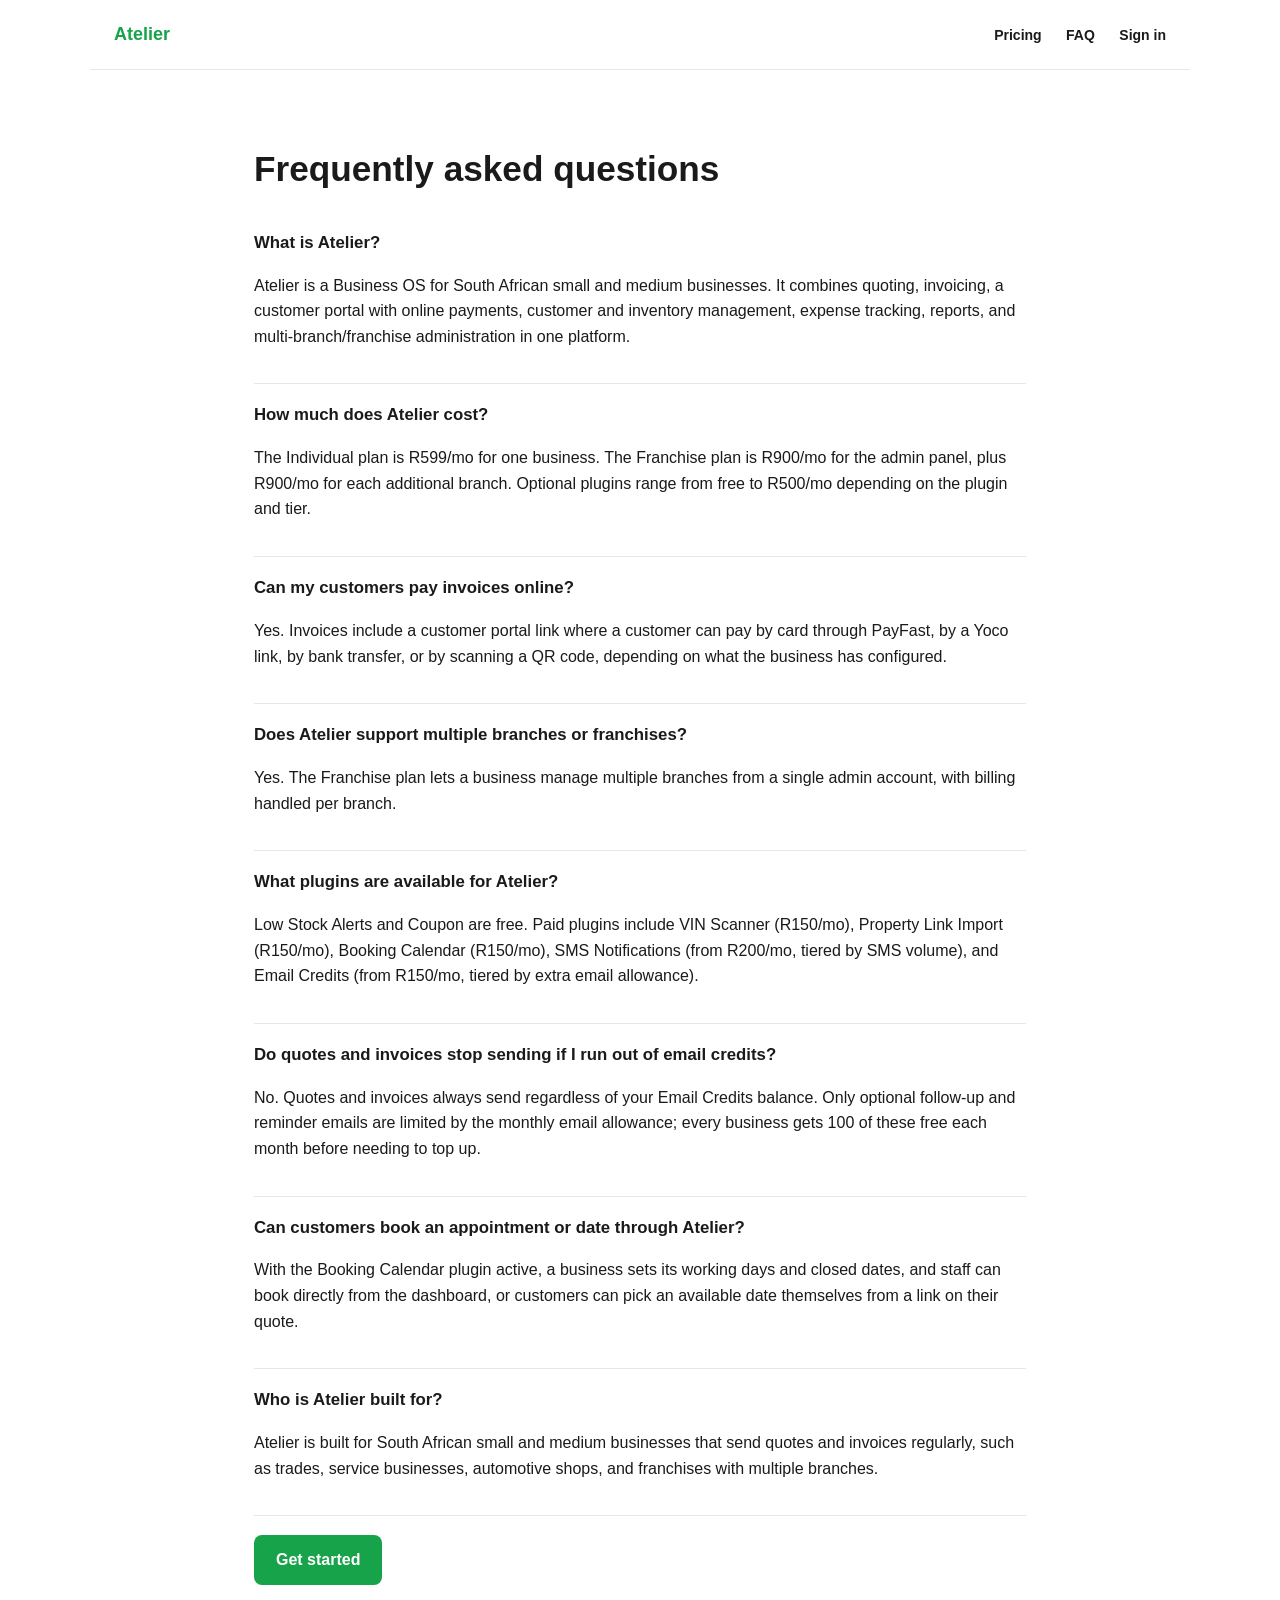
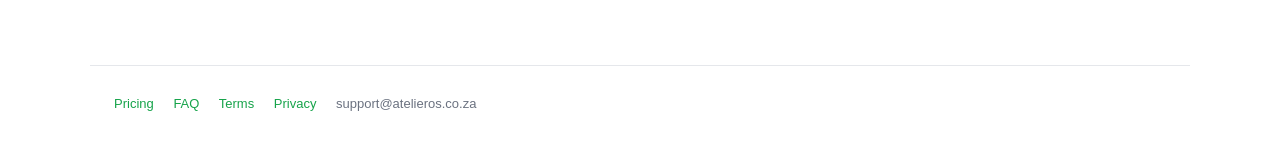
==== faq/index.html @ d7a3813d "Initial static marketing site" ====
<!doctype html>
<html lang="en">
<head>
<meta charset="UTF-8" />
<meta name="viewport" content="width=device-width, initial-scale=1.0" />
<title>Atelier FAQ — Common Questions</title>
<meta name="description" content="Answers to common questions about Atelier: what it is, how much it costs, whether customers can pay online, franchise/branch support, available plugins, and who it's for." />
<link rel="canonical" href="https://atelieros.co.za/faq/" />
<meta property="og:type" content="website" />
<meta property="og:title" content="Atelier FAQ — Common Questions" />
<meta property="og:description" content="What Atelier is, what it costs, and how it works." />
<meta property="og:url" content="https://atelieros.co.za/faq/" />
<link rel="stylesheet" href="/style.css" />
<script type="application/ld+json">
{
  "@context": "https://schema.org",
  "@type": "FAQPage",
  "mainEntity": [
    {
      "@type": "Question",
      "name": "What is Atelier?",
      "acceptedAnswer": { "@type": "Answer", "text": "Atelier is a Business OS for South African small and medium businesses. It combines quoting, invoicing, a customer portal with online payments, customer and inventory management, expense tracking, reports, and multi-branch/franchise administration in one platform." }
    },
    {
      "@type": "Question",
      "name": "How much does Atelier cost?",
      "acceptedAnswer": { "@type": "Answer", "text": "The Individual plan is R599/mo for one business. The Franchise plan is R900/mo for the admin panel, plus R900/mo for each additional branch. Optional plugins range from free to R500/mo depending on the plugin and tier." }
    },
    {
      "@type": "Question",
      "name": "Can my customers pay invoices online?",
      "acceptedAnswer": { "@type": "Answer", "text": "Yes. Invoices include a customer portal link where a customer can pay by card through PayFast, by a Yoco link, by bank transfer, or by scanning a QR code, depending on what the business has configured." }
    },
    {
      "@type": "Question",
      "name": "Does Atelier support multiple branches or franchises?",
      "acceptedAnswer": { "@type": "Answer", "text": "Yes. The Franchise plan lets a business manage multiple branches from a single admin account, with billing handled per branch." }
    },
    {
      "@type": "Question",
      "name": "What plugins are available for Atelier?",
      "acceptedAnswer": { "@type": "Answer", "text": "Low Stock Alerts and Coupon are free. Paid plugins include VIN Scanner (R150/mo), Property Link Import (R150/mo), Booking Calendar (R150/mo), SMS Notifications (from R200/mo, tiered by SMS volume), and Email Credits (from R150/mo, tiered by extra email allowance)." }
    },
    {
      "@type": "Question",
      "name": "Do quotes and invoices stop sending if I run out of email credits?",
      "acceptedAnswer": { "@type": "Answer", "text": "No. Quotes and invoices always send regardless of your Email Credits balance. Only optional follow-up and reminder emails are limited by the monthly email allowance; every business gets 100 of these free each month before needing to top up." }
    },
    {
      "@type": "Question",
      "name": "Can customers book an appointment or date through Atelier?",
      "acceptedAnswer": { "@type": "Answer", "text": "With the Booking Calendar plugin active, a business sets its working days and closed dates, and staff can book directly from the dashboard, or customers can pick an available date themselves from a link on their quote." }
    },
    {
      "@type": "Question",
      "name": "Who is Atelier built for?",
      "acceptedAnswer": { "@type": "Answer", "text": "Atelier is built for South African small and medium businesses that send quotes and invoices regularly, such as trades, service businesses, automotive shops, and franchises with multiple branches." }
    }
  ]
}
</script>
</head>
<body>
<header>
  <span class="logo"><a href="/" style="color:inherit">Atelier</a></span>
  <nav>
    <a href="/pricing/">Pricing</a>
    <a href="/faq/">FAQ</a>
    <a href="https://app.atelieros.co.za/">Sign in</a>
  </nav>
</header>
<main>
  <h1>Frequently asked questions</h1>

  <div class="faq-item">
    <h3>What is Atelier?</h3>
    <p>Atelier is a Business OS for South African small and medium businesses. It combines quoting, invoicing, a customer portal with online payments, customer and inventory management, expense tracking, reports, and multi-branch/franchise administration in one platform.</p>
  </div>
  <div class="faq-item">
    <h3>How much does Atelier cost?</h3>
    <p>The Individual plan is R599/mo for one business. The Franchise plan is R900/mo for the admin panel, plus R900/mo for each additional branch. Optional plugins range from free to R500/mo depending on the plugin and tier.</p>
  </div>
  <div class="faq-item">
    <h3>Can my customers pay invoices online?</h3>
    <p>Yes. Invoices include a customer portal link where a customer can pay by card through PayFast, by a Yoco link, by bank transfer, or by scanning a QR code, depending on what the business has configured.</p>
  </div>
  <div class="faq-item">
    <h3>Does Atelier support multiple branches or franchises?</h3>
    <p>Yes. The Franchise plan lets a business manage multiple branches from a single admin account, with billing handled per branch.</p>
  </div>
  <div class="faq-item">
    <h3>What plugins are available for Atelier?</h3>
    <p>Low Stock Alerts and Coupon are free. Paid plugins include VIN Scanner (R150/mo), Property Link Import (R150/mo), Booking Calendar (R150/mo), SMS Notifications (from R200/mo, tiered by SMS volume), and Email Credits (from R150/mo, tiered by extra email allowance).</p>
  </div>
  <div class="faq-item">
    <h3>Do quotes and invoices stop sending if I run out of email credits?</h3>
    <p>No. Quotes and invoices always send regardless of your Email Credits balance. Only optional follow-up and reminder emails are limited by the monthly email allowance; every business gets 100 of these free each month before needing to top up.</p>
  </div>
  <div class="faq-item">
    <h3>Can customers book an appointment or date through Atelier?</h3>
    <p>With the Booking Calendar plugin active, a business sets its working days and closed dates, and staff can book directly from the dashboard, or customers can pick an available date themselves from a link on their quote.</p>
  </div>
  <div class="faq-item">
    <h3>Who is Atelier built for?</h3>
    <p>Atelier is built for South African small and medium businesses that send quotes and invoices regularly, such as trades, service businesses, automotive shops, and franchises with multiple branches.</p>
  </div>

  <a class="cta" href="https://app.atelieros.co.za/">Get started</a>
</main>
<footer>
  <a href="/pricing/">Pricing</a>
  <a href="/faq/">FAQ</a>
  <a href="https://app.atelieros.co.za/terms">Terms</a>
  <a href="https://app.atelieros.co.za/privacy">Privacy</a>
  <span>support@atelieros.co.za</span>
</footer>
</body>
</html>
---- style.css ----
:root {
  --ink: #1a1a1a;
  --muted: #6b7280;
  --bg: #ffffff;
  --panel: #f7f7f8;
  --line: #e5e7eb;
  --accent: #16a34a;
}
* { box-sizing: border-box; }
body {
  margin: 0;
  font-family: -apple-system, BlinkMacSystemFont, "Segoe UI", Roboto, Helvetica, Arial, sans-serif;
  color: var(--ink);
  background: var(--bg);
  line-height: 1.6;
}
a { color: var(--accent); text-decoration: none; }
a:hover { text-decoration: underline; }
header {
  display: flex;
  align-items: center;
  justify-content: space-between;
  padding: 20px 24px;
  border-bottom: 1px solid var(--line);
  max-width: 1100px;
  margin: 0 auto;
}
header nav a { margin-left: 20px; font-size: 14px; font-weight: 600; color: var(--ink); }
.logo { font-weight: 800; font-size: 18px; color: var(--accent); }
main { max-width: 820px; margin: 0 auto; padding: 48px 24px 80px; }
h1 { font-size: 2.2rem; margin-bottom: 0.4em; }
h2 { font-size: 1.5rem; margin-top: 2.2em; }
.lead { font-size: 1.15rem; color: var(--muted); }
.cta {
  display: inline-block;
  background: var(--accent);
  color: #fff !important;
  font-weight: 700;
  padding: 12px 22px;
  border-radius: 8px;
  margin-top: 1.2em;
}
.plans, .plugins { display: grid; gap: 16px; margin-top: 1.5em; }
.card {
  border: 1px solid var(--line);
  background: var(--panel);
  border-radius: 10px;
  padding: 18px 20px;
}
.card h3 { margin: 0 0 6px; font-size: 1.05rem; }
.price { font-weight: 800; color: var(--accent); }
.faq-item { border-bottom: 1px solid var(--line); padding: 18px 0; }
.faq-item h3 { margin: 0 0 8px; font-size: 1.05rem; }
footer {
  border-top: 1px solid var(--line);
  padding: 28px 24px;
  max-width: 1100px;
  margin: 0 auto;
  font-size: 13px;
  color: var(--muted);
}
footer a { margin-right: 16px; }
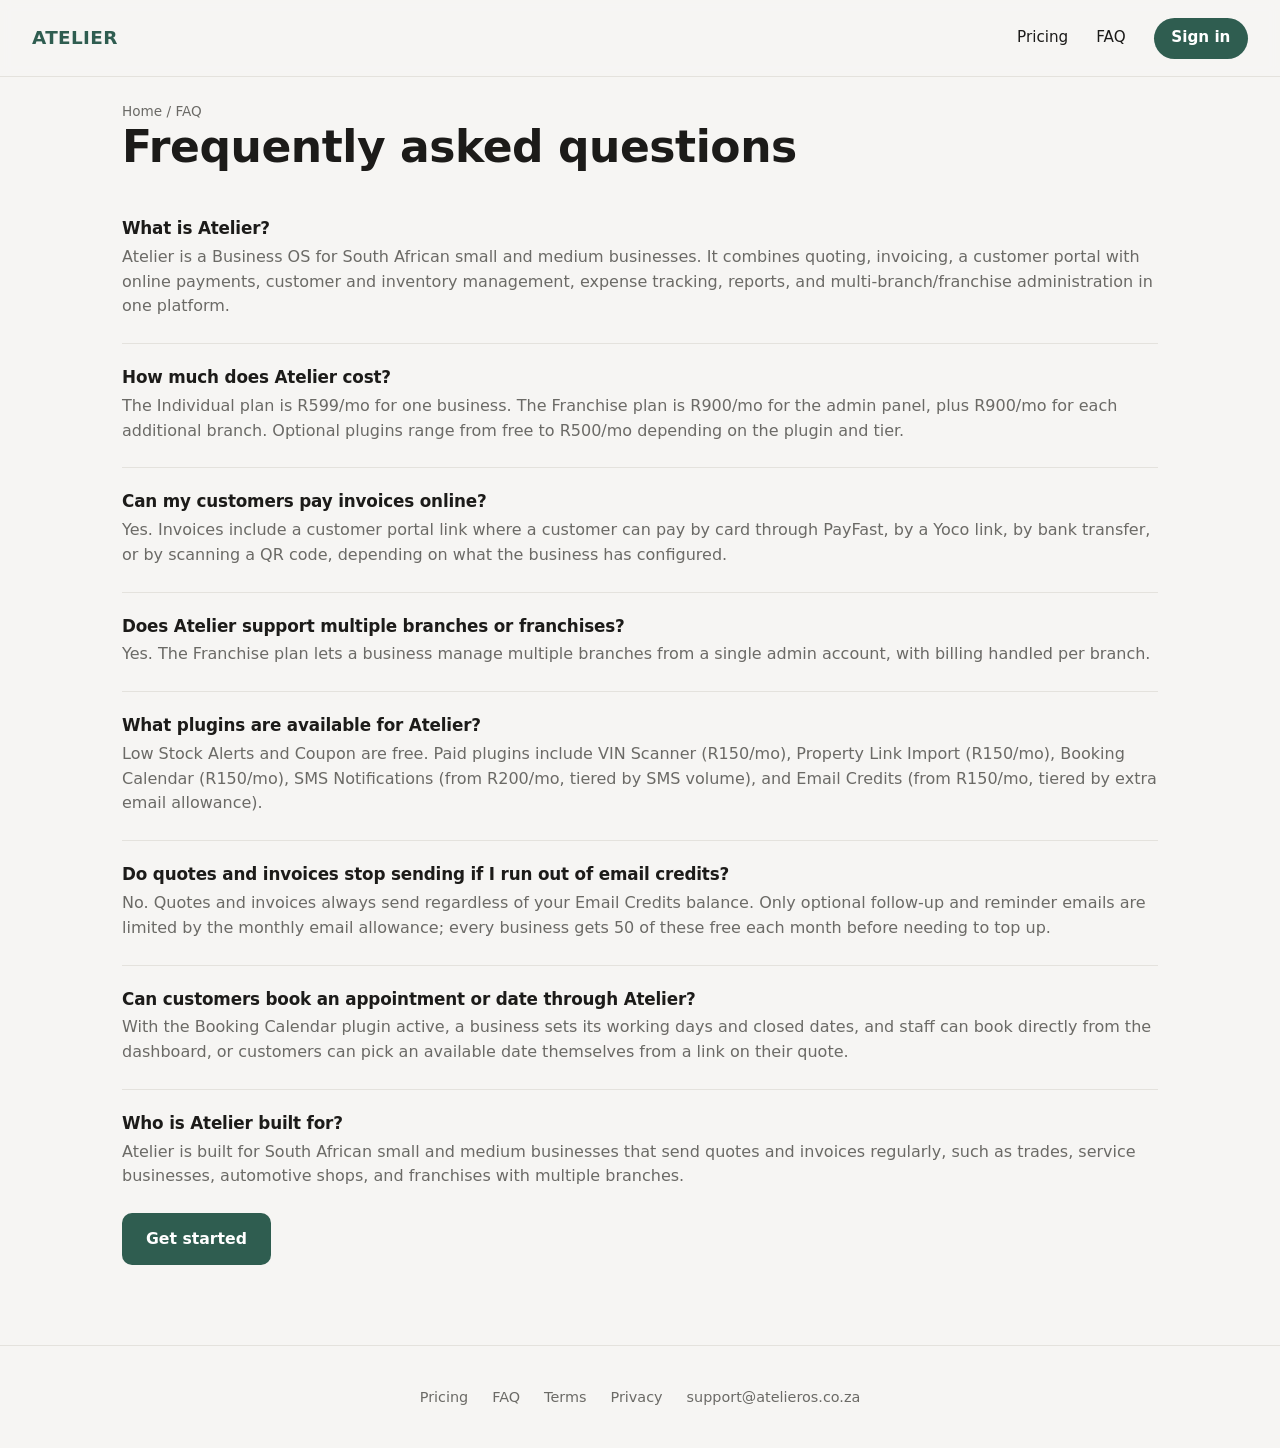
==== commit fafebc6f: "Rebuild marketing site with brand colors, plugin image placeholders, and fix 100->50 Email Credits b" ====
--- a/faq/index.html
+++ b/faq/index.html
@@ -11,6 +11,16 @@
 <meta property="og:description" content="What Atelier is, what it costs, and how it works." />
 <meta property="og:url" content="https://atelieros.co.za/faq/" />
 <link rel="stylesheet" href="/style.css" />
+<script type="application/ld+json">
+{
+  "@context": "https://schema.org",
+  "@type": "BreadcrumbList",
+  "itemListElement": [
+    { "@type": "ListItem", "position": 1, "name": "Home", "item": "https://atelieros.co.za/" },
+    { "@type": "ListItem", "position": 2, "name": "FAQ", "item": "https://atelieros.co.za/faq/" }
+  ]
+}
+</script>
 <script type="application/ld+json">
 {
   "@context": "https://schema.org",
@@ -44,7 +54,7 @@
     {
       "@type": "Question",
       "name": "Do quotes and invoices stop sending if I run out of email credits?",
-      "acceptedAnswer": { "@type": "Answer", "text": "No. Quotes and invoices always send regardless of your Email Credits balance. Only optional follow-up and reminder emails are limited by the monthly email allowance; every business gets 100 of these free each month before needing to top up." }
+      "acceptedAnswer": { "@type": "Answer", "text": "No. Quotes and invoices always send regardless of your Email Credits balance. Only optional follow-up and reminder emails are limited by the monthly email allowance; every business gets 50 of these free each month before needing to top up." }
     },
     {
       "@type": "Question",
@@ -70,6 +80,7 @@
   </nav>
 </header>
 <main>
+  <p class="breadcrumb"><a href="/">Home</a> / FAQ</p>
   <h1>Frequently asked questions</h1>
 
   <div class="faq-item">
@@ -94,7 +105,7 @@
   </div>
   <div class="faq-item">
     <h3>Do quotes and invoices stop sending if I run out of email credits?</h3>
-    <p>No. Quotes and invoices always send regardless of your Email Credits balance. Only optional follow-up and reminder emails are limited by the monthly email allowance; every business gets 100 of these free each month before needing to top up.</p>
+    <p>No. Quotes and invoices always send regardless of your Email Credits balance. Only optional follow-up and reminder emails are limited by the monthly email allowance; every business gets 50 of these free each month before needing to top up.</p>
   </div>
   <div class="faq-item">
     <h3>Can customers book an appointment or date through Atelier?</h3>
--- a/style.css
+++ b/style.css
@@ -1,62 +1,220 @@
 :root {
-  --ink: #1a1a1a;
-  --muted: #6b7280;
-  --bg: #ffffff;
-  --panel: #f7f7f8;
-  --line: #e5e7eb;
-  --accent: #16a34a;
-}
+  --ink: #1c1b19;
+  --bg: #f6f5f3;
+  --panel: #ffffff;
+  --line: #e4e2dd;
+  --accent: #2f5d50;
+  --accent-dark: #234539;
+  --accent-soft: #e8efec;
+  --muted: #6b6a66;
+  --radius: 14px;
+  --shadow: 0 1px 2px rgba(28,27,25,0.04), 0 8px 24px rgba(28,27,25,0.06);
+  --font: ui-sans-serif, system-ui, -apple-system, "Segoe UI", Roboto, Helvetica, Arial, sans-serif, "Apple Color Emoji", "Segoe UI Emoji";
+}
+
 * { box-sizing: border-box; }
-body {
+
+html, body {
   margin: 0;
-  font-family: -apple-system, BlinkMacSystemFont, "Segoe UI", Roboto, Helvetica, Arial, sans-serif;
+  padding: 0;
+  background: var(--bg);
   color: var(--ink);
-  background: var(--bg);
-  line-height: 1.6;
-}
+  font-family: var(--font);
+  line-height: 1.55;
+  -webkit-font-smoothing: antialiased;
+}
+
 a { color: var(--accent); text-decoration: none; }
 a:hover { text-decoration: underline; }
+
+h1, h2, h3 { line-height: 1.15; letter-spacing: -0.01em; margin: 0 0 0.5em; }
+h1 { font-size: clamp(2rem, 4vw, 2.75rem); font-weight: 700; }
+h2 { font-size: 1.5rem; font-weight: 700; margin-top: 3rem; }
+h3 { font-size: 1.05rem; font-weight: 600; }
+p { margin: 0 0 1em; color: var(--ink); }
+.lead { font-size: 1.125rem; color: var(--muted); max-width: 46ch; }
+
 header {
+  position: sticky;
+  top: 0;
+  z-index: 10;
   display: flex;
   align-items: center;
   justify-content: space-between;
-  padding: 20px 24px;
+  padding: 1.1rem 2rem;
+  background: rgba(246,245,243,0.92);
+  backdrop-filter: blur(6px);
   border-bottom: 1px solid var(--line);
-  max-width: 1100px;
-  margin: 0 auto;
-}
-header nav a { margin-left: 20px; font-size: 14px; font-weight: 600; color: var(--ink); }
-.logo { font-weight: 800; font-size: 18px; color: var(--accent); }
-main { max-width: 820px; margin: 0 auto; padding: 48px 24px 80px; }
-h1 { font-size: 2.2rem; margin-bottom: 0.4em; }
-h2 { font-size: 1.5rem; margin-top: 2.2em; }
-.lead { font-size: 1.15rem; color: var(--muted); }
+}
+header .logo {
+  font-weight: 800;
+  font-size: 1.15rem;
+  letter-spacing: 0.02em;
+  color: var(--accent);
+  text-transform: uppercase;
+}
+header nav { display: flex; align-items: center; gap: 1.75rem; }
+header nav a { color: var(--ink); font-weight: 500; font-size: 0.95rem; }
+header nav a:hover { color: var(--accent); text-decoration: none; }
+header nav a:last-child {
+  background: var(--accent);
+  color: #fff;
+  padding: 0.55rem 1.1rem;
+  border-radius: 999px;
+  font-weight: 600;
+}
+header nav a:last-child:hover { background: var(--accent-dark); }
+
+main { max-width: 1100px; margin: 0 auto; padding: 0 2rem 5rem; }
+
+.hero {
+  display: grid;
+  grid-template-columns: 1.1fr 1fr;
+  gap: 3rem;
+  align-items: center;
+  padding: 4.5rem 0 3rem;
+}
+@media (max-width: 860px) {
+  .hero { grid-template-columns: 1fr; padding-top: 2.5rem; }
+}
+
+.hero-copy .eyebrow {
+  display: inline-block;
+  font-size: 0.8rem;
+  font-weight: 700;
+  letter-spacing: 0.08em;
+  text-transform: uppercase;
+  color: var(--accent);
+  background: var(--accent-soft);
+  padding: 0.3rem 0.75rem;
+  border-radius: 999px;
+  margin-bottom: 1rem;
+}
+
+.cta-row { display: flex; gap: 0.9rem; flex-wrap: wrap; margin-top: 1.6rem; }
+.cta, .ghost-cta {
+  display: inline-block;
+  padding: 0.85rem 1.5rem;
+  border-radius: 10px;
+  font-weight: 600;
+  font-size: 0.98rem;
+}
 .cta {
-  display: inline-block;
   background: var(--accent);
-  color: #fff !important;
+  color: #fff;
+}
+.cta:hover { background: var(--accent-dark); text-decoration: none; }
+.ghost-cta {
+  background: var(--panel);
+  color: var(--ink);
+  border: 1px solid var(--line);
+}
+.ghost-cta:hover { border-color: var(--accent); text-decoration: none; }
+
+.placeholder-img {
+  display: flex;
+  align-items: center;
+  justify-content: center;
+  text-align: center;
+  background: var(--panel);
+  border: 1.5px dashed var(--line);
+  border-radius: var(--radius);
+  color: var(--muted);
+  font-size: 0.85rem;
+  padding: 1.5rem;
+}
+.hero-image.placeholder-img { aspect-ratio: 4 / 3; }
+.plugin-card .placeholder-img { aspect-ratio: 16 / 9; border-radius: var(--radius) var(--radius) 0 0; border-width: 1.5px 1.5px 0 1.5px; }
+
+.cards, .plans, .plugins {
+  display: grid;
+  grid-template-columns: repeat(auto-fit, minmax(230px, 1fr));
+  gap: 1.25rem;
+  margin-top: 1.5rem;
+}
+
+.card {
+  background: var(--panel);
+  border: 1px solid var(--line);
+  border-radius: var(--radius);
+  box-shadow: var(--shadow);
+  padding: 1.5rem;
+}
+.card h3 { margin-bottom: 0.4rem; }
+.card p { color: var(--muted); font-size: 0.95rem; margin-bottom: 0; }
+
+.plugin-card {
+  background: var(--panel);
+  border: 1px solid var(--line);
+  border-radius: var(--radius);
+  box-shadow: var(--shadow);
+  overflow: hidden;
+  display: flex;
+  flex-direction: column;
+}
+.plugin-card .plugin-body { padding: 1.25rem 1.5rem 1.5rem; }
+.plugin-card h3 {
+  display: flex;
+  align-items: center;
+  justify-content: space-between;
+  gap: 0.5rem;
+}
+.plugin-card p { color: var(--muted); font-size: 0.93rem; margin-bottom: 0; }
+
+.price {
+  font-size: 0.72rem;
   font-weight: 700;
-  padding: 12px 22px;
-  border-radius: 8px;
-  margin-top: 1.2em;
-}
-.plans, .plugins { display: grid; gap: 16px; margin-top: 1.5em; }
-.card {
-  border: 1px solid var(--line);
-  background: var(--panel);
-  border-radius: 10px;
-  padding: 18px 20px;
-}
-.card h3 { margin: 0 0 6px; font-size: 1.05rem; }
-.price { font-weight: 800; color: var(--accent); }
-.faq-item { border-bottom: 1px solid var(--line); padding: 18px 0; }
-.faq-item h3 { margin: 0 0 8px; font-size: 1.05rem; }
+  color: var(--accent);
+  background: var(--accent-soft);
+  padding: 0.25rem 0.6rem;
+  border-radius: 999px;
+  white-space: nowrap;
+}
+
+.faq-item {
+  border-top: 1px solid var(--line);
+  padding: 1.5rem 0;
+}
+.faq-item:first-of-type { border-top: none; }
+.faq-item h3 { margin-bottom: 0.4rem; }
+.faq-item p { color: var(--muted); margin-bottom: 0; }
+
+.pricing-table {
+  width: 100%;
+  border-collapse: collapse;
+  margin: 1.5rem 0;
+  background: var(--panel);
+  border: 1px solid var(--line);
+  border-radius: var(--radius);
+  overflow: hidden;
+}
+.pricing-table th, .pricing-table td {
+  text-align: left;
+  padding: 0.9rem 1.1rem;
+  border-bottom: 1px solid var(--line);
+  font-size: 0.95rem;
+}
+.pricing-table th { background: var(--accent-soft); color: var(--accent-dark); font-weight: 700; }
+.pricing-table tr:last-child td { border-bottom: none; }
+
+.breadcrumb {
+  font-size: 0.85rem;
+  color: var(--muted);
+  margin: 1.5rem 0 0;
+}
+.breadcrumb a { color: var(--muted); }
+.breadcrumb a:hover { color: var(--accent); }
+
 footer {
   border-top: 1px solid var(--line);
-  padding: 28px 24px;
-  max-width: 1100px;
-  margin: 0 auto;
-  font-size: 13px;
+  padding: 2.5rem 2rem;
+  display: flex;
+  flex-wrap: wrap;
+  gap: 1.5rem;
+  align-items: center;
+  justify-content: center;
   color: var(--muted);
-}
-footer a { margin-right: 16px; }
+  font-size: 0.9rem;
+}
+footer a { color: var(--muted); }
+footer a:hover { color: var(--accent); }
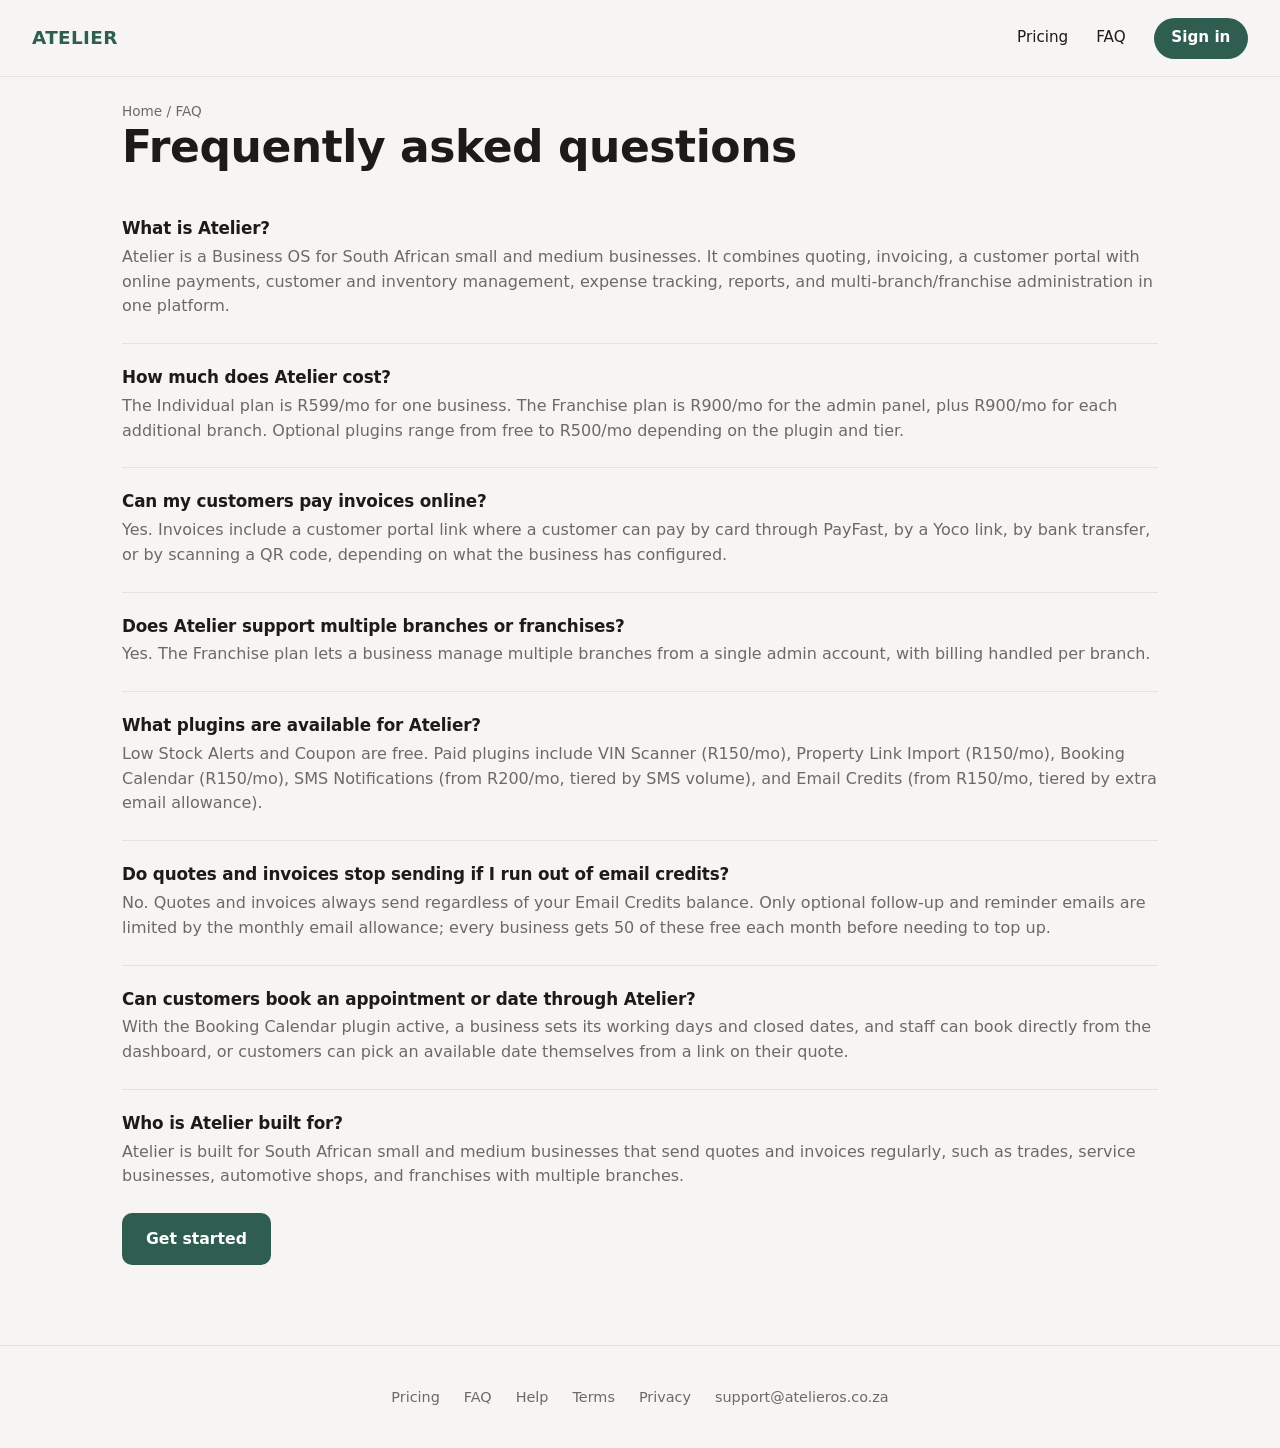
==== commit 5131aaca: "Add compact help/documentation page with sidebar nav, link in footer" ====
--- a/faq/index.html
+++ b/faq/index.html
@@ -10,6 +10,8 @@
 <meta property="og:title" content="Atelier FAQ — Common Questions" />
 <meta property="og:description" content="What Atelier is, what it costs, and how it works." />
 <meta property="og:url" content="https://atelieros.co.za/faq/" />
+<link rel="icon" type="image/png" href="/atelier-icon-v2.png" />
+<link rel="apple-touch-icon" href="/favicon-180.png" />
 <link rel="stylesheet" href="/style.css" />
 <script type="application/ld+json">
 {
@@ -121,6 +123,7 @@
 <footer>
   <a href="/pricing/">Pricing</a>
   <a href="/faq/">FAQ</a>
+  <a href="/help/">Help</a>
   <a href="https://app.atelieros.co.za/terms">Terms</a>
   <a href="https://app.atelieros.co.za/privacy">Privacy</a>
   <span>support@atelieros.co.za</span>
--- a/style.css
+++ b/style.css
@@ -218,3 +218,584 @@
 }
 footer a { color: var(--muted); }
 footer a:hover { color: var(--accent); }
+
+.plugin-request {
+  background: var(--accent-soft);
+  border: 1px solid var(--line);
+  border-radius: var(--radius);
+  padding: 2rem;
+  text-align: center;
+  margin-top: 1.5rem;
+}
+.plugin-request h3 { margin-bottom: 0.4rem; }
+.plugin-request p { color: var(--muted); max-width: 55ch; margin: 0 auto 1.2rem; }
+
+.hero-image {
+  width: 100%;
+  border-radius: var(--radius);
+  box-shadow: var(--shadow);
+  border: 1px solid var(--line);
+  display: block;
+}
+
+:root { --yellow: #facc15; }
+
+.card, .plugin-card {
+  transition: border-color 0.15s ease, box-shadow 0.15s ease, transform 0.15s ease;
+}
+.card:hover {
+  border-color: var(--accent);
+  box-shadow: 0 2px 4px rgba(47,93,80,0.08), 0 12px 28px rgba(47,93,80,0.12);
+  transform: translateY(-2px);
+}
+.plugin-card:hover {
+  border-color: var(--yellow);
+  box-shadow: 0 2px 4px rgba(250,204,21,0.12), 0 12px 28px rgba(250,204,21,0.18);
+  transform: translateY(-2px);
+}
+
+.plugin-icon {
+  width: 52px;
+  height: 52px;
+  background: var(--accent);
+  border-radius: 12px;
+  display: flex;
+  align-items: center;
+  justify-content: center;
+  margin: 1.5rem 1.5rem 0;
+}
+
+.difference {
+  background: var(--panel);
+  border: 1px solid var(--line);
+  border-radius: var(--radius);
+  box-shadow: var(--shadow);
+  padding: 2.5rem;
+  margin-top: 3rem;
+  text-align: center;
+}
+.difference h2 { margin-top: 0; max-width: 42ch; margin-left: auto; margin-right: auto; }
+.difference .lead { max-width: 60ch; margin: 0 auto; }
+
+.trade-grid {
+  display: grid;
+  grid-template-columns: repeat(auto-fit, minmax(230px, 1fr));
+  gap: 1.25rem;
+  margin-top: 1.5rem;
+}
+.trade-card {
+  background: var(--panel);
+  border: 1px solid var(--line);
+  border-radius: var(--radius);
+  box-shadow: var(--shadow);
+  overflow: hidden;
+  display: flex;
+  flex-direction: column;
+}
+.trade-card img {
+  width: 100%;
+  aspect-ratio: 4 / 3;
+  object-fit: cover;
+  display: block;
+}
+.trade-card .trade-body { padding: 1.25rem 1.5rem 1.5rem; }
+.trade-card h3 { margin-bottom: 0.3rem; }
+.trade-card p { color: var(--muted); font-size: 0.93rem; margin-bottom: 0; }
+
+.portal-spotlight {
+  display: grid;
+  grid-template-columns: 1fr 1fr;
+  gap: 3rem;
+  align-items: center;
+  margin-top: 3rem;
+}
+@media (max-width: 860px) {
+  .portal-spotlight { grid-template-columns: 1fr; }
+}
+.portal-mockup {
+  background: var(--panel);
+  border: 1px solid var(--line);
+  border-radius: var(--radius);
+  box-shadow: var(--shadow);
+  overflow: hidden;
+}
+.portal-mockup-header {
+  display: flex;
+  justify-content: space-between;
+  align-items: center;
+  padding: 1.1rem 1.5rem;
+  background: var(--ink);
+  color: #fff;
+  font-weight: 600;
+}
+.portal-status {
+  background: var(--accent);
+  color: #fff;
+  font-size: 0.75rem;
+  font-weight: 700;
+  padding: 0.25rem 0.7rem;
+  border-radius: 999px;
+}
+.portal-mockup-lines { padding: 1.5rem; }
+.portal-line {
+  display: flex;
+  justify-content: space-between;
+  padding: 0.6rem 0;
+  border-bottom: 1px solid var(--line);
+  font-size: 0.95rem;
+}
+.portal-total {
+  border-bottom: none;
+  font-weight: 700;
+  color: var(--ink);
+  padding-top: 0.9rem;
+}
+.portal-pay-methods {
+  background: var(--accent-soft);
+  color: var(--accent-dark);
+  font-size: 0.85rem;
+  font-weight: 600;
+  text-align: center;
+  padding: 0.9rem;
+}
+
+.multi-biz {
+  display: grid;
+  grid-template-columns: 1fr 1.1fr;
+  gap: 3rem;
+  align-items: center;
+  margin-top: 3rem;
+}
+.multi-biz img {
+  width: 100%;
+  border-radius: var(--radius);
+  box-shadow: var(--shadow);
+  border: 1px solid var(--line);
+  aspect-ratio: 4 / 3;
+  object-fit: cover;
+}
+@media (max-width: 860px) {
+  .multi-biz { grid-template-columns: 1fr; }
+}
+
+.meet-art {
+  display: grid;
+  grid-template-columns: 1.1fr 1fr;
+  gap: 3rem;
+  align-items: center;
+  margin-top: 3rem;
+}
+@media (max-width: 860px) {
+  .meet-art { grid-template-columns: 1fr; }
+}
+.art-bubble {
+  background: var(--panel);
+  border: 1px solid var(--line);
+  border-radius: var(--radius);
+  box-shadow: var(--shadow);
+  padding: 1.5rem;
+  display: flex;
+  align-items: center;
+  gap: 1rem;
+}
+.art-bubble-avatar {
+  width: 44px;
+  height: 44px;
+  border-radius: 50%;
+  background: var(--accent);
+  color: #fff;
+  font-weight: 700;
+  display: flex;
+  align-items: center;
+  justify-content: center;
+  flex-shrink: 0;
+}
+.art-bubble-msg {
+  background: var(--bg);
+  border-radius: 12px;
+  padding: 0.9rem 1.1rem;
+  font-size: 0.95rem;
+  color: var(--ink);
+}
+
+.how-it-works {
+  margin-top: 3rem;
+  text-align: center;
+}
+.how-it-works-grid {
+  display: flex;
+  gap: 1rem;
+  align-items: stretch;
+  flex-wrap: wrap;
+  margin-top: 1.5rem;
+  text-align: left;
+}
+.how-step {
+  flex: 1 1 200px;
+  background: var(--panel);
+  border: 1px solid var(--line);
+  border-radius: var(--radius);
+  box-shadow: var(--shadow);
+  padding: 1.5rem;
+}
+.how-step-number {
+  width: 28px;
+  height: 28px;
+  border-radius: 50%;
+  background: var(--accent);
+  color: #fff;
+  font-weight: 700;
+  font-size: 0.85rem;
+  display: flex;
+  align-items: center;
+  justify-content: center;
+  margin-bottom: 0.75rem;
+}
+.how-step h3 {
+  margin: 0 0 0.4rem;
+  font-size: 1rem;
+}
+.how-step p {
+  margin: 0;
+  font-size: 0.9rem;
+  color: var(--muted);
+}
+.how-arrow {
+  display: flex;
+  align-items: center;
+  justify-content: center;
+  color: var(--line);
+  font-size: 1.5rem;
+  flex: 0 0 auto;
+}
+@media (max-width: 860px) {
+  .how-it-works-grid { flex-direction: column; }
+  .how-arrow { transform: rotate(90deg); margin: -0.5rem 0; }
+}
+
+.dashboard-spotlight {
+  display: grid;
+  grid-template-columns: 1.1fr 1fr;
+  gap: 3rem;
+  align-items: center;
+  margin-top: 3rem;
+}
+@media (max-width: 860px) {
+  .dashboard-spotlight { grid-template-columns: 1fr; }
+}
+.dashboard-mockup {
+  background: var(--panel);
+  border: 1px solid var(--line);
+  border-radius: var(--radius);
+  box-shadow: var(--shadow);
+  overflow: hidden;
+  padding: 1.5rem;
+}
+.dashboard-mockup-header {
+  display: flex;
+  justify-content: space-between;
+  align-items: center;
+  margin-bottom: 1.25rem;
+}
+.dashboard-mockup-greeting {
+  font-size: 0.85rem;
+  color: var(--muted);
+}
+.dashboard-mockup-business {
+  font-weight: 700;
+  font-size: 1.05rem;
+}
+.dashboard-mockup-avatar {
+  width: 36px;
+  height: 36px;
+  border-radius: 50%;
+  background: var(--ink);
+  color: #fff;
+  font-size: 0.8rem;
+  font-weight: 700;
+  display: flex;
+  align-items: center;
+  justify-content: center;
+}
+.dashboard-stats {
+  display: grid;
+  grid-template-columns: repeat(3, 1fr);
+  gap: 0.75rem;
+  margin-bottom: 1.25rem;
+}
+.dashboard-stat {
+  background: var(--bg);
+  border: 1px solid var(--line);
+  border-radius: 10px;
+  padding: 0.75rem;
+  display: flex;
+  flex-direction: column;
+  gap: 0.25rem;
+}
+.dashboard-stat-label {
+  font-size: 0.7rem;
+  color: var(--muted);
+  text-transform: uppercase;
+  letter-spacing: 0.03em;
+}
+.dashboard-stat-value {
+  font-weight: 700;
+  font-size: 1rem;
+}
+.dashboard-stat-value.accent {
+  color: var(--accent);
+}
+.dashboard-chart {
+  display: flex;
+  align-items: flex-end;
+  gap: 0.5rem;
+  height: 90px;
+  margin-bottom: 1.25rem;
+  padding: 0 0.25rem;
+}
+.dashboard-chart-bar {
+  flex: 1;
+  background: var(--accent);
+  border-radius: 4px 4px 0 0;
+  opacity: 0.85;
+}
+.dashboard-invoices {
+  border-top: 1px solid var(--line);
+  padding-top: 0.75rem;
+}
+.dashboard-invoice-row {
+  display: grid;
+  grid-template-columns: 1.4fr auto 1fr;
+  align-items: center;
+  gap: 0.75rem;
+  font-size: 0.85rem;
+  padding: 0.4rem 0;
+}
+.dashboard-invoice-row span:last-child {
+  text-align: right;
+  font-weight: 600;
+}
+.status-badge {
+  justify-self: start;
+  font-size: 0.7rem;
+  font-weight: 700;
+  padding: 0.15rem 0.6rem;
+  border-radius: 999px;
+}
+.status-badge.paid {
+  background: var(--accent-soft);
+  color: var(--accent-dark);
+}
+.status-badge.partial {
+  background: rgba(250, 204, 21, 0.2);
+  color: #8a6d00;
+}
+.status-badge.unpaid {
+  background: var(--bg);
+  color: var(--muted);
+  border: 1px solid var(--line);
+}
+
+.art-bubble-avatar-wrap {
+  position: relative;
+  flex-shrink: 0;
+}
+.art-tap-badge {
+  position: absolute;
+  top: -6px;
+  right: -10px;
+  background: var(--yellow);
+  color: var(--ink);
+  font-size: 0.6rem;
+  font-weight: 700;
+  padding: 0.1rem 0.4rem;
+  border-radius: 999px;
+  animation: art-pulse 2s ease-in-out infinite;
+}
+@keyframes art-pulse {
+  0%, 100% { transform: scale(1); }
+  50% { transform: scale(1.08); }
+}
+button.art-bubble-avatar {
+  border: none;
+  cursor: pointer;
+  padding: 0;
+  font: inherit;
+}
+.art-chat-overlay {
+  display: none;
+  position: fixed;
+  inset: 0;
+  background: rgba(28, 27, 25, 0.4);
+  align-items: center;
+  justify-content: center;
+  z-index: 100;
+  padding: 1rem;
+}
+.art-chat-overlay.open {
+  display: flex;
+}
+.art-chat-modal {
+  background: var(--panel);
+  border-radius: var(--radius);
+  box-shadow: var(--shadow);
+  width: 100%;
+  max-width: 420px;
+  display: flex;
+  flex-direction: column;
+  max-height: 80vh;
+  overflow: hidden;
+}
+.art-chat-header {
+  display: flex;
+  align-items: center;
+  justify-content: space-between;
+  padding: 1rem;
+  border-bottom: 1px solid var(--line);
+}
+.art-chat-header-info {
+  display: flex;
+  align-items: center;
+  gap: 0.6rem;
+}
+.art-chat-avatar {
+  width: 32px;
+  height: 32px;
+  border-radius: 50%;
+  background: var(--accent);
+  color: #fff;
+  display: flex;
+  align-items: center;
+  justify-content: center;
+  flex-shrink: 0;
+}
+.art-chat-title {
+  font-weight: 700;
+  font-size: 0.95rem;
+}
+.art-chat-subtitle {
+  font-size: 0.75rem;
+  color: var(--muted);
+}
+.art-chat-close {
+  background: none;
+  border: none;
+  font-size: 1.3rem;
+  line-height: 1;
+  color: var(--muted);
+  cursor: pointer;
+  padding: 0.2rem 0.4rem;
+}
+.art-chat-messages {
+  flex: 1;
+  overflow-y: auto;
+  padding: 1rem;
+  display: flex;
+  flex-direction: column;
+  gap: 0.6rem;
+}
+.art-chat-row {
+  display: flex;
+}
+.art-chat-row.user {
+  justify-content: flex-end;
+}
+.art-chat-bubble {
+  max-width: 80%;
+  padding: 0.5rem 0.75rem;
+  border-radius: 12px;
+  font-size: 0.85rem;
+  line-height: 1.4;
+}
+.art-chat-bubble.art {
+  background: var(--bg);
+  color: var(--ink);
+  border: 1px solid var(--line);
+}
+.art-chat-bubble.user {
+  background: var(--accent);
+  color: #fff;
+}
+.art-chat-input-row {
+  display: flex;
+  gap: 0.5rem;
+  padding: 0.75rem;
+  border-top: 1px solid var(--line);
+}
+.art-chat-input-row input {
+  flex: 1;
+  padding: 0.5rem 0.75rem;
+  border: 1px solid var(--line);
+  border-radius: 8px;
+  font-size: 0.85rem;
+  outline: none;
+}
+.art-chat-input-row input:focus {
+  border-color: var(--accent);
+}
+.art-chat-send {
+  background: var(--accent);
+  color: #fff;
+  border: none;
+  border-radius: 8px;
+  padding: 0.5rem 1rem;
+  font-size: 0.85rem;
+  font-weight: 600;
+  cursor: pointer;
+}
+.art-chat-footnote {
+  font-size: 0.7rem;
+  color: var(--muted);
+  text-align: center;
+  padding: 0.5rem 1rem 0.9rem;
+}
+
+.help-layout {
+  display: flex;
+  gap: 40px;
+  align-items: flex-start;
+  margin: 24px 0 32px;
+}
+.help-sidebar {
+  position: sticky;
+  top: 24px;
+  display: flex;
+  flex-direction: column;
+  gap: 4px;
+  min-width: 190px;
+  flex-shrink: 0;
+  border-right: 1px solid var(--line);
+  padding-right: 20px;
+}
+.help-sidebar a {
+  padding: 8px 10px;
+  border-radius: 8px;
+  color: var(--muted);
+  text-decoration: none;
+  font-weight: 600;
+  font-size: 14px;
+}
+.help-sidebar a:hover {
+  background: var(--accent-soft);
+  color: var(--accent-dark);
+}
+.help-content { flex: 1; min-width: 0; }
+.help-section { margin-bottom: 40px; scroll-margin-top: 20px; }
+.help-section h2 { margin-bottom: 10px; }
+.help-section p, .help-section li { color: var(--muted); line-height: 1.6; }
+.help-section ol, .help-section ul { padding-left: 20px; margin: 12px 0; }
+.help-section li { margin-bottom: 8px; }
+
+@media (max-width: 760px) {
+  .help-layout { flex-direction: column; gap: 20px; }
+  .help-sidebar {
+    position: static;
+    flex-direction: row;
+    overflow-x: auto;
+    border-right: none;
+    border-bottom: 1px solid var(--line);
+    padding: 0 0 12px;
+    width: 100%;
+  }
+  .help-sidebar a { white-space: nowrap; }
+}
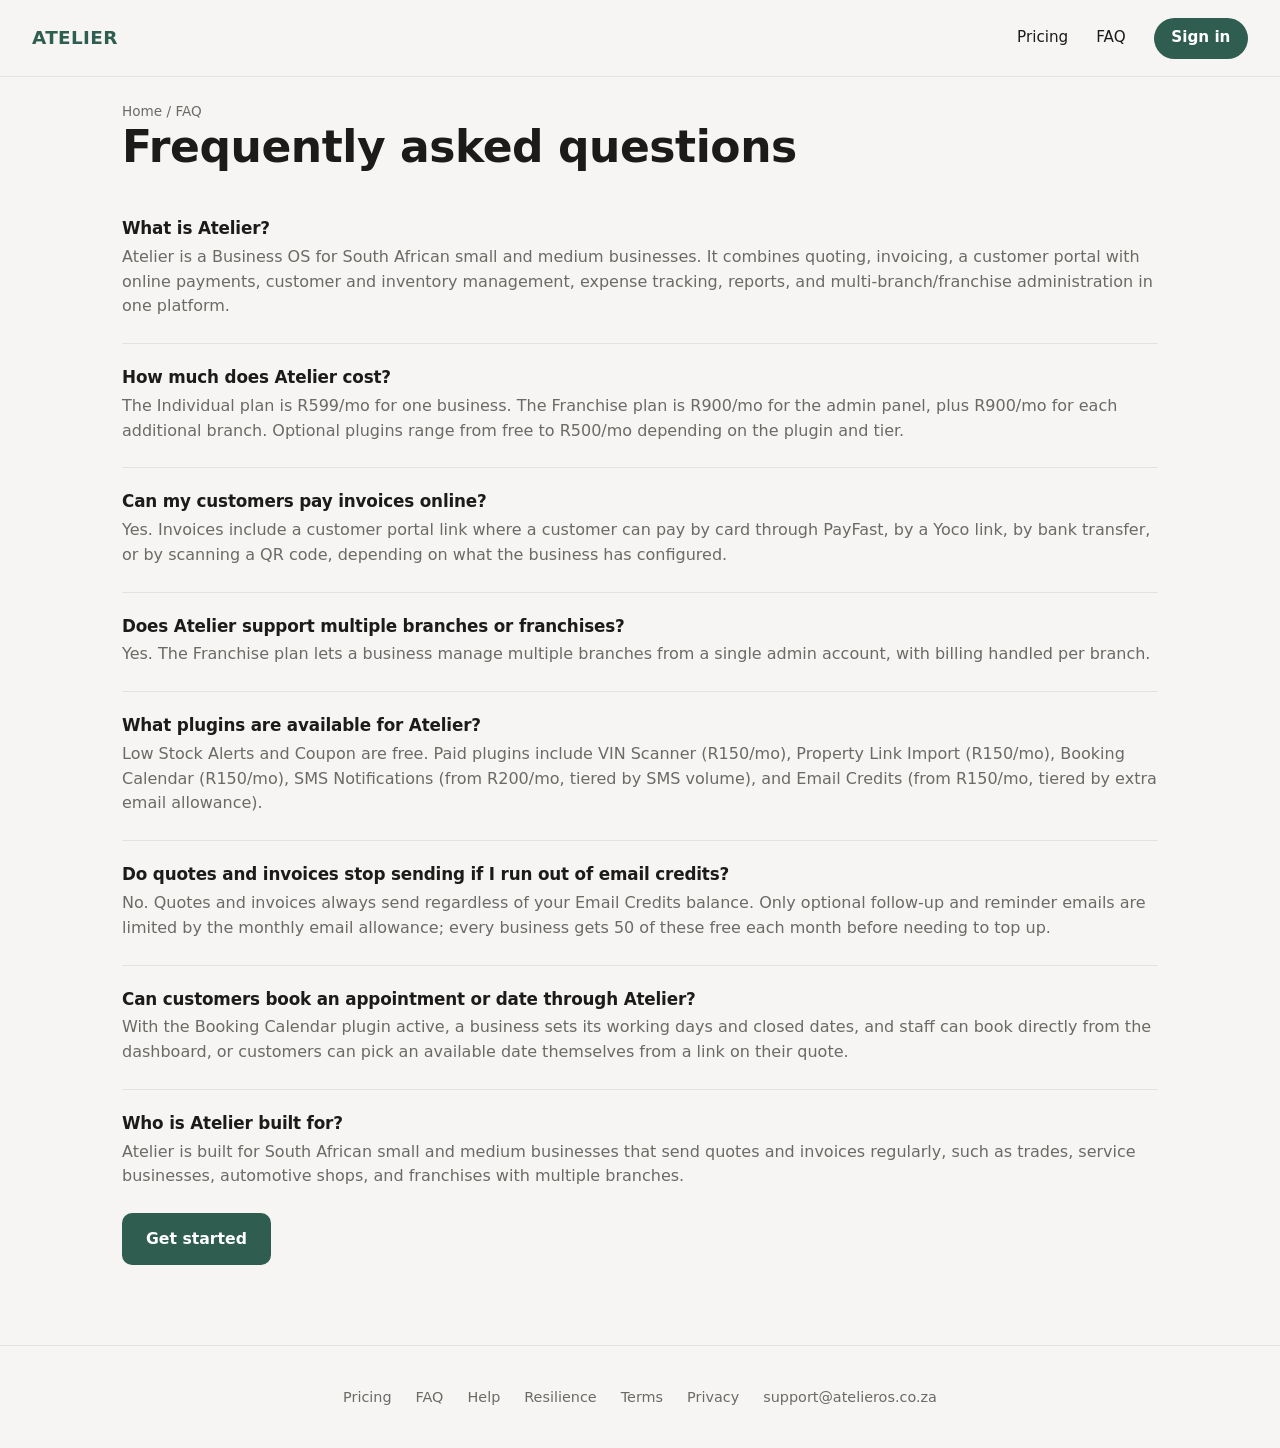
==== commit a018759d: "Add resilience page: independent infrastructure and offline-first sync" ====
--- a/faq/index.html
+++ b/faq/index.html
@@ -124,6 +124,7 @@
   <a href="/pricing/">Pricing</a>
   <a href="/faq/">FAQ</a>
   <a href="/help/">Help</a>
+  <a href="/resilience/">Resilience</a>
   <a href="https://app.atelieros.co.za/terms">Terms</a>
   <a href="https://app.atelieros.co.za/privacy">Privacy</a>
   <span>support@atelieros.co.za</span>
